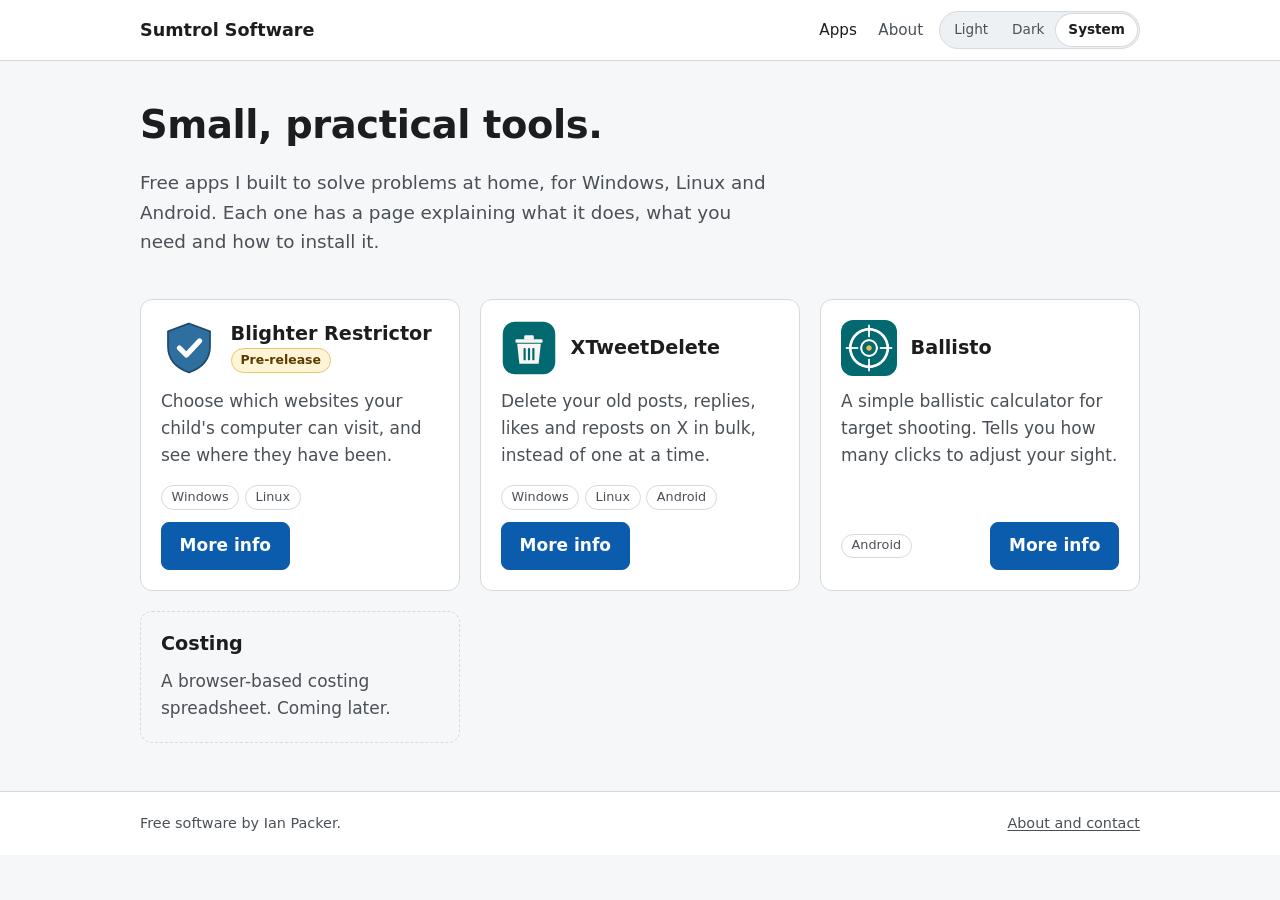
==== index.html @ 52de68db "Initial mock-up of software.sumtrol.uk Co-authored-by: Perplexity <noreply@perplexity.ai>" ====
<!DOCTYPE html>
<!--
  index.html - home page: the catalogue of apps, one card per app.
  Plain HTML: edit the words directly between the tags. The header and footer
  are repeated on every page, so a change there needs making on each page.
-->
<html lang="en-GB">
<head>
<meta charset="utf-8">
<meta name="viewport" content="width=device-width, initial-scale=1">
<title>Sumtrol Software: small, practical tools</title>
<meta name="description" content="Free apps for Windows, Linux and Android: Blighter Restrictor parental web filter, XTweetDelete and the Ballisto ballistic calculator.">
<link rel="canonical" href="https://software.sumtrol.uk/">
<meta name="color-scheme" content="light dark">
<meta name="theme-color" content="#ffffff" media="(prefers-color-scheme: light)">
<meta name="theme-color" content="#1c1f23" media="(prefers-color-scheme: dark)">
<meta property="og:title" content="Sumtrol Software: small, practical tools">
<meta property="og:description" content="Free apps for Windows, Linux and Android: Blighter Restrictor parental web filter, XTweetDelete and the Ballisto ballistic calculator.">
<meta property="og:type" content="website">
<meta property="og:url" content="https://software.sumtrol.uk/">
<link rel="stylesheet" href="assets/css/site.css">
<script src="assets/js/site.js"></script>
</head>
<body>
<a class="skip" href="#main">Skip to content</a>
<header class="site-header">
  <div class="wrap">
    <a class="brand" href="./">Sumtrol Software</a>
    <div class="header-right">
      <nav class="site-nav" aria-label="Main">
        <a href="./" aria-current="page">Apps</a>
        <a href="about/">About</a>
      </nav>
      <div class="theme-switch" role="group" aria-label="Colour theme">
        <button type="button" data-theme="light" aria-pressed="false">Light</button>
        <button type="button" data-theme="dark" aria-pressed="false">Dark</button>
        <button type="button" data-theme="system" aria-pressed="true">System</button>
      </div>
    </div>
  </div>
</header>
<main id="main">
<div class="wrap">
<section class="intro">
<h1>Small, practical tools.</h1>
<p>Free apps I built to solve problems at home, for Windows, Linux and Android. Each one has a page explaining what it does, what you need and how to install it.</p>
</section>
<ul class="app-grid">
<li class="app-card">
  <div class="head"><img class="app-icon" src="assets/img/blighter-icon.svg" alt="" width="56" height="56"><div><h2>Blighter Restrictor</h2><span class="badge">Pre-release</span></div></div>
  <p>Choose which websites your child's computer can visit, and see where they have been.</p>
  <div class="foot"><ul class="chips" aria-label="Works on"><li>Windows</li><li>Linux</li></ul><a class="btn" href="blighter-restrictor/">More info</a></div>
</li>
<li class="app-card">
  <div class="head"><img class="app-icon" src="assets/img/xtweetdelete-icon.svg" alt="" width="56" height="56"><div><h2>XTweetDelete</h2></div></div>
  <p>Delete your old posts, replies, likes and reposts on X in bulk, instead of one at a time.</p>
  <div class="foot"><ul class="chips" aria-label="Works on"><li>Windows</li><li>Linux</li><li>Android</li></ul><a class="btn" href="xtweetdelete/">More info</a></div>
</li>
<li class="app-card">
  <div class="head"><img class="app-icon" src="assets/img/ballisto-icon.png" alt="" width="56" height="56"><div><h2>Ballisto</h2></div></div>
  <p>A simple ballistic calculator for target shooting. Tells you how many clicks to adjust your sight.</p>
  <div class="foot"><ul class="chips" aria-label="Works on"><li>Android</li></ul><a class="btn" href="ballisto/">More info</a></div>
</li>
<li class="app-card soon">
  <div class="head"><div><h2>Costing</h2></div></div>
  <p>A browser-based costing spreadsheet. Coming later.</p>
</li>
</ul>
</div>
</main>
<footer class="site-footer">
  <div class="wrap">
    <span>Free software by Ian Packer.</span>
    <span><a href="about/">About and contact</a></span>
  </div>
</footer>
</body>
</html>
---- assets/css/site.css ----
/*
  site.css - the single stylesheet for software.sumtrol.uk.
  Purpose: colours (light and dark), layout, typography and components for the
  catalogue page, the app pages and the technical pages. Uses only the visitor's
  built-in system fonts, so there are no font licences or downloads involved.

  Theme handling:
  - Light colours are the default (:root).
  - Dark colours apply when the visitor picked "Dark" (data-theme="dark"), or
    picked "System" / nothing and their device is set to dark.
  - Every text/background pair below meets WCAG AA contrast (4.5:1 or better).
*/

/* ---------- Colour tokens ---------- */
:root {
  color-scheme: light;
  --bg: #f6f7f8;          /* page background */
  --surface: #ffffff;     /* cards, header */
  --surface-2: #eef1f4;   /* subtle panels, code blocks */
  --text: #1b1d1f;        /* body text (16:1 on surface) */
  --muted: #4a5057;       /* secondary text (8:1 on surface) */
  --line: #d6dade;        /* borders */
  --accent: #0b5cad;      /* links and buttons (6.6:1 on surface) */
  --accent-hover: #084a8c;
  --on-accent: #ffffff;   /* text on accent buttons */
  --warn-bg: #fff4d6;     /* pre-release notice */
  --warn-text: #5c3d00;
  --warn-line: #e8c56a;
  --focus: #0b5cad;
}

/* Dark colours: written once as a mixin-style block, applied two ways. */
:root[data-theme="dark"] {
  color-scheme: dark;
  --bg: #121416;
  --surface: #1c1f23;
  --surface-2: #252a30;
  --text: #e8eaed;        /* 13:1 on surface */
  --muted: #aab1b9;       /* 7.5:1 on surface */
  --line: #353b42;
  --accent: #6cb2ff;      /* 7.4:1 on surface */
  --accent-hover: #95c8ff;
  --on-accent: #0b1420;
  --warn-bg: #3a2e10;
  --warn-text: #ffe2a3;
  --warn-line: #7a5f1f;
  --focus: #95c8ff;
}
@media (prefers-color-scheme: dark) {
  :root:not([data-theme="light"]):not([data-theme="dark"]) {
    color-scheme: dark;
    --bg: #121416;
    --surface: #1c1f23;
    --surface-2: #252a30;
    --text: #e8eaed;
    --muted: #aab1b9;
    --line: #353b42;
    --accent: #6cb2ff;
    --accent-hover: #95c8ff;
    --on-accent: #0b1420;
    --warn-bg: #3a2e10;
    --warn-text: #ffe2a3;
    --warn-line: #7a5f1f;
    --focus: #95c8ff;
  }
}

/* ---------- Base ---------- */
*, *::before, *::after { box-sizing: border-box; }
html { -webkit-text-size-adjust: 100%; text-size-adjust: 100%; }
body {
  margin: 0;
  background: var(--bg);
  color: var(--text);
  font-family: system-ui, -apple-system, "Segoe UI", Roboto, Ubuntu, Cantarell, "Noto Sans", "Helvetica Neue", Arial, sans-serif;
  font-size: 1.0625rem;
  line-height: 1.6;
}
img { max-width: 100%; height: auto; display: block; }
a { color: var(--accent); text-underline-offset: 0.15em; }
a:hover { color: var(--accent-hover); }
:focus-visible { outline: 3px solid var(--focus); outline-offset: 2px; border-radius: 4px; }
h1, h2, h3 { line-height: 1.25; margin: 0 0 0.5em; }
h1 { font-size: clamp(1.75rem, 1.3rem + 2vw, 2.4rem); letter-spacing: -0.01em; }
h2 { font-size: 1.4rem; margin-top: 2rem; }
h3 { font-size: 1.1rem; margin-top: 1.5rem; }
p, ul, ol { margin: 0 0 1em; }
li { margin-bottom: 0.35em; }
code, pre { font-family: ui-monospace, "Cascadia Mono", "DejaVu Sans Mono", Menlo, Consolas, monospace; font-size: 0.9em; }
code { background: var(--surface-2); padding: 0.1em 0.35em; border-radius: 4px; }
pre { background: var(--surface-2); border: 1px solid var(--line); border-radius: 8px; padding: 0.9rem 1rem; overflow-x: auto; }
pre code { background: none; padding: 0; }

.skip { position: absolute; left: -999px; top: 0; background: var(--surface); padding: 0.5rem 1rem; z-index: 10; }
.skip:focus { left: 0.5rem; top: 0.5rem; }

.wrap { max-width: 1040px; margin: 0 auto; padding: 0 1.25rem; }
.narrow { max-width: 760px; }

/* ---------- Header ---------- */
.site-header { background: var(--surface); border-bottom: 1px solid var(--line); }
.site-header .wrap { display: flex; align-items: center; justify-content: space-between; gap: 1rem; min-height: 60px; flex-wrap: wrap; padding-top: 0.5rem; padding-bottom: 0.5rem; }
.brand { font-weight: 700; font-size: 1.1rem; color: var(--text); text-decoration: none; }
.brand:hover { color: var(--text); }
.header-right { display: flex; align-items: center; gap: 1rem; flex-wrap: wrap; }
.site-nav a { color: var(--muted); text-decoration: none; font-size: 0.95rem; margin-left: 1rem; }
.site-nav a:first-child { margin-left: 0; }
.site-nav a:hover, .site-nav a[aria-current="page"] { color: var(--text); }

/* Theme switch: three-way segmented control */
.theme-switch { display: inline-flex; border: 1px solid var(--line); border-radius: 999px; padding: 2px; background: var(--surface-2); }
.theme-switch button {
  font: inherit; font-size: 0.85rem; border: 0; background: transparent; color: var(--muted);
  padding: 0.3rem 0.75rem; border-radius: 999px; cursor: pointer; min-height: 32px;
}
.theme-switch button[aria-pressed="true"] { background: var(--surface); color: var(--text); font-weight: 600; box-shadow: 0 0 0 1px var(--line); }

/* ---------- Catalogue (home) ---------- */
.intro { padding: 2.5rem 0 1.5rem; }
.intro p { color: var(--muted); font-size: 1.15rem; max-width: 40rem; }
.app-grid { display: grid; grid-template-columns: repeat(auto-fill, minmax(290px, 1fr)); gap: 1.25rem; padding-bottom: 3rem; list-style: none; margin: 0; padding-left: 0; }
.app-card {
  background: var(--surface); border: 1px solid var(--line); border-radius: 12px; padding: 1.25rem;
  display: flex; flex-direction: column; gap: 0.75rem; margin: 0;
}
.app-card .head { display: flex; align-items: center; gap: 0.85rem; }
.app-icon { width: 56px; height: 56px; border-radius: 12px; flex-shrink: 0; }
.app-card h2 { font-size: 1.2rem; margin: 0; }
.app-card p { margin: 0; color: var(--muted); }
.app-card .foot { margin-top: auto; display: flex; align-items: center; justify-content: space-between; gap: 0.75rem; flex-wrap: wrap; padding-top: 0.25rem; }
.app-card.soon { border-style: dashed; background: transparent; }

.chips { display: flex; flex-wrap: wrap; gap: 0.35rem; list-style: none; padding: 0; margin: 0; }
.chips li { margin: 0; border: 1px solid var(--line); color: var(--muted); font-size: 0.8rem; padding: 0.05rem 0.6rem; border-radius: 999px; }

.badge { display: inline-block; font-size: 0.78rem; font-weight: 600; padding: 0.1rem 0.55rem; border-radius: 999px; background: var(--warn-bg); color: var(--warn-text); border: 1px solid var(--warn-line); vertical-align: middle; }

/* ---------- Buttons ---------- */
.btn {
  display: inline-flex; align-items: center; justify-content: center; gap: 0.4rem;
  background: var(--accent); color: var(--on-accent); text-decoration: none; font-weight: 600;
  padding: 0.6rem 1.1rem; border-radius: 8px; min-height: 44px; border: 1px solid var(--accent);
}
.btn:hover { background: var(--accent-hover); border-color: var(--accent-hover); color: var(--on-accent); }
.btn.secondary { background: transparent; color: var(--accent); }
.btn.secondary:hover { background: var(--surface-2); color: var(--accent-hover); }

/* ---------- App page ---------- */
.crumbs { font-size: 0.9rem; color: var(--muted); padding-top: 1.25rem; }
.crumbs a { color: var(--muted); }
.app-hero { display: flex; gap: 1.25rem; align-items: center; padding: 1.25rem 0 0.5rem; }
.app-hero .app-icon { width: 80px; height: 80px; border-radius: 18px; }
.app-hero h1 { margin: 0; }
.app-hero .meta { color: var(--muted); margin: 0.2rem 0 0; }
.lead { font-size: 1.2rem; }

.notice { background: var(--warn-bg); color: var(--warn-text); border: 1px solid var(--warn-line); border-radius: 10px; padding: 0.9rem 1.1rem; margin: 1rem 0; }
.notice strong { color: inherit; }
.notice a { color: inherit; }

.layout { display: grid; grid-template-columns: 210px 1fr; gap: 2.5rem; padding: 1rem 0 3rem; align-items: start; }
.toc { position: sticky; top: 1rem; font-size: 0.95rem; }
.toc p { font-weight: 600; margin-bottom: 0.4rem; }
.toc ol { list-style: none; padding: 0; margin: 0; border-left: 2px solid var(--line); }
.toc li { margin: 0; }
.toc a { display: block; padding: 0.3rem 0 0.3rem 0.85rem; color: var(--muted); text-decoration: none; margin-left: -2px; border-left: 2px solid transparent; }
.toc a:hover { color: var(--text); border-left-color: var(--accent); }
.content { min-width: 0; }
.content > section:first-child h2 { margin-top: 0; }
section { scroll-margin-top: 1rem; }

.panel { background: var(--surface); border: 1px solid var(--line); border-radius: 12px; padding: 1.1rem 1.25rem; margin: 1rem 0; }
.panel > :last-child { margin-bottom: 0; }

/* Screenshots sit on a fixed light frame so they stay visible in dark mode */
.shot { margin: 1rem 0 1.5rem; }
.shot img { border: 1px solid var(--line); border-radius: 10px; background: #ffffff; }
.shot.phone img { max-width: 300px; }
.shot figcaption { font-size: 0.9rem; color: var(--muted); margin-top: 0.5rem; }

/* Download blocks */
.downloads { display: grid; grid-template-columns: repeat(auto-fill, minmax(230px, 1fr)); gap: 0.85rem; margin: 0.75rem 0 1rem; }
.dl {
  display: flex; flex-direction: column; gap: 0.15rem; text-decoration: none; color: var(--text);
  background: var(--surface); border: 1px solid var(--line); border-radius: 10px; padding: 0.9rem 1rem; min-height: 44px;
}
.dl:hover { border-color: var(--accent); color: var(--text); }
.dl .os { font-weight: 700; color: var(--accent); }
.dl .file { font-size: 0.85rem; color: var(--muted); overflow-wrap: anywhere; }
.dl.recommended { border: 2px solid var(--accent); }
.dl .rec { display: none; font-size: 0.78rem; font-weight: 600; color: var(--muted); }
.dl.recommended .rec { display: block; }
.dl-group h3 { margin-top: 1.25rem; }

.steps { counter-reset: step; list-style: none; padding: 0; }
.steps > li { counter-increment: step; position: relative; padding-left: 2.6rem; margin-bottom: 1rem; }
.steps > li::before {
  content: counter(step); position: absolute; left: 0; top: 0; width: 1.8rem; height: 1.8rem; border-radius: 50%;
  background: var(--surface-2); border: 1px solid var(--line); color: var(--text); font-weight: 700; font-size: 0.9rem;
  display: flex; align-items: center; justify-content: center;
}
.expect { color: var(--muted); font-size: 0.95rem; display: block; margin-top: 0.2rem; }

details { background: var(--surface); border: 1px solid var(--line); border-radius: 10px; padding: 0.75rem 1rem; margin: 0.6rem 0; }
details summary { cursor: pointer; font-weight: 600; }
details[open] summary { margin-bottom: 0.5rem; }

.tech-link { margin-top: 2.5rem; padding-top: 1.25rem; border-top: 1px solid var(--line); color: var(--muted); font-size: 0.95rem; }

table { width: 100%; border-collapse: collapse; margin: 0.75rem 0 1.25rem; font-size: 0.95rem; }
th, td { text-align: left; padding: 0.5rem 0.6rem; border-bottom: 1px solid var(--line); vertical-align: top; }
th { color: var(--muted); font-weight: 600; }
.table-wrap { overflow-x: auto; }

/* ---------- Footer ---------- */
.site-footer { border-top: 1px solid var(--line); background: var(--surface); color: var(--muted); font-size: 0.9rem; }
.site-footer .wrap { padding-top: 1.25rem; padding-bottom: 1.25rem; display: flex; justify-content: space-between; gap: 1rem; flex-wrap: wrap; }
.site-footer a { color: var(--muted); }

/* ---------- Small screens ---------- */
@media (max-width: 760px) {
  .layout { grid-template-columns: 1fr; gap: 0.5rem; }
  .toc { position: static; background: var(--surface); border: 1px solid var(--line); border-radius: 10px; padding: 0.75rem 1rem; }
  .toc ol { border-left: 0; display: flex; flex-wrap: wrap; gap: 0.25rem 1rem; }
  .toc a { padding: 0.2rem 0; border-left: 0; margin: 0; }
  .app-hero .app-icon { width: 64px; height: 64px; border-radius: 14px; }
  .site-nav a { margin-left: 0.75rem; }
}
@media (max-width: 420px) {
  .wrap { padding: 0 1rem; }
  .site-header .wrap { justify-content: center; }
  .header-right { justify-content: center; }
}
@media print {
  .site-header, .theme-switch, .toc, .site-footer { display: none; }
}
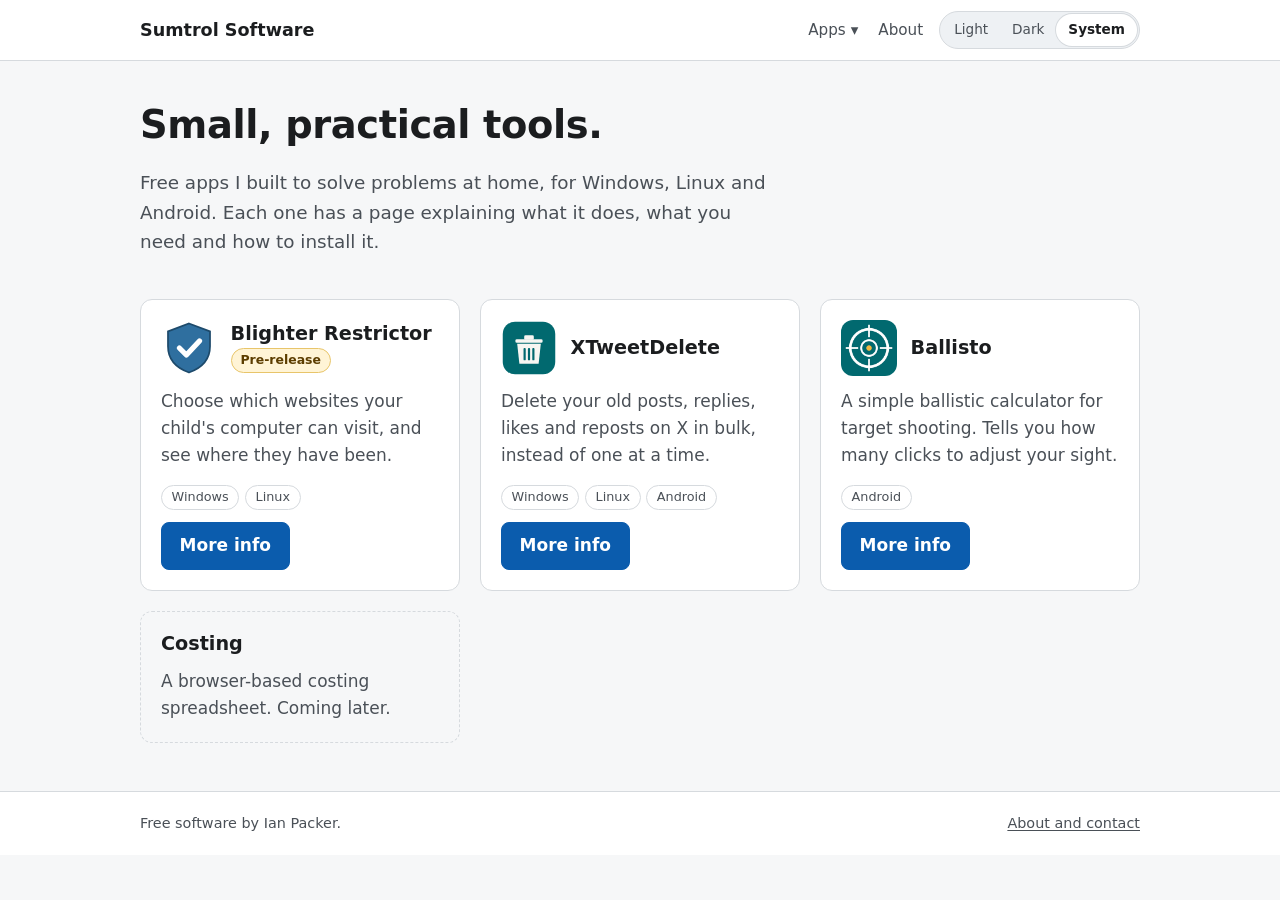
==== commit f76997c0: "Add Apps drop-down menu and About pop-up Co-authored-by: Perplexity <noreply@perplexity.ai>" ====
--- a/index.html
+++ b/index.html
@@ -28,8 +28,16 @@
     <a class="brand" href="./">Sumtrol Software</a>
     <div class="header-right">
       <nav class="site-nav" aria-label="Main">
-        <a href="./" aria-current="page">Apps</a>
-        <a href="about/">About</a>
+        <div class="menu">
+          <button type="button" class="menu-toggle" aria-expanded="false" aria-controls="apps-menu">Apps <span aria-hidden="true">▾</span></button>
+          <ul class="menu-list" id="apps-menu" hidden>
+            <li><a href="blighter-restrictor/">Blighter Restrictor</a></li>
+            <li><a href="xtweetdelete/">XTweetDelete</a></li>
+            <li><a href="ballisto/">Ballisto</a></li>
+            <li class="menu-all"><a href="./">All apps</a></li>
+          </ul>
+        </div>
+        <a href="about/" data-about>About</a>
       </nav>
       <div class="theme-switch" role="group" aria-label="Colour theme">
         <button type="button" data-theme="light" aria-pressed="false">Light</button>
@@ -71,7 +79,7 @@
 <footer class="site-footer">
   <div class="wrap">
     <span>Free software by Ian Packer.</span>
-    <span><a href="about/">About and contact</a></span>
+    <span><a href="about/" data-about>About and contact</a></span>
   </div>
 </footer>
 </body>
--- a/assets/css/site.css
+++ b/assets/css/site.css
@@ -107,6 +107,41 @@
 .site-nav a:first-child { margin-left: 0; }
 .site-nav a:hover, .site-nav a[aria-current="page"] { color: var(--text); }
 
+/* Apps drop-down menu */
+.site-nav { display: flex; align-items: center; }
+.menu { position: relative; }
+.menu-toggle {
+  font: inherit; font-size: 0.95rem; background: none; border: 0; color: var(--muted); cursor: pointer;
+  padding: 0.35rem 0.25rem; min-height: 36px;
+}
+.menu-toggle:hover, .menu-toggle[aria-expanded="true"] { color: var(--text); }
+.menu-list {
+  position: absolute; top: calc(100% + 6px); left: 0; z-index: 20; min-width: 220px; max-width: calc(100vw - 2rem);
+  list-style: none; margin: 0; padding: 0.35rem; background: var(--surface); border: 1px solid var(--line);
+  border-radius: 10px; box-shadow: 0 8px 24px rgba(0, 0, 0, 0.18);
+}
+.menu-list[hidden] { display: none; }
+.menu-list li { margin: 0; }
+.site-nav .menu-list a { display: block; margin: 0; padding: 0.55rem 0.75rem; border-radius: 6px; color: var(--text); font-size: 0.95rem; }
+.site-nav .menu-list a:hover, .site-nav .menu-list a:focus-visible { background: var(--surface-2); }
+.site-nav .menu-list a[aria-current="page"] { font-weight: 700; }
+.menu-all { border-top: 1px solid var(--line); margin-top: 0.3rem !important; padding-top: 0.3rem; }
+.site-nav .menu-all a { color: var(--accent); }
+
+/* About pop-up */
+.about-dialog {
+  width: min(560px, calc(100vw - 2rem)); max-height: calc(100dvh - 2rem); overflow: auto;
+  background: var(--surface); color: var(--text); border: 1px solid var(--line); border-radius: 14px; padding: 1.5rem 1.5rem 1.25rem;
+}
+.about-dialog::backdrop { background: rgba(0, 0, 0, 0.55); }
+.about-dialog h1 { font-size: 1.6rem; padding-right: 2rem; }
+.about-dialog .dialog-body > :last-child { margin-bottom: 0; }
+.dialog-close {
+  position: absolute; top: 0.6rem; right: 0.6rem; width: 40px; height: 40px; border-radius: 50%;
+  font-size: 1.5rem; line-height: 1; border: 1px solid var(--line); background: var(--surface-2); color: var(--text); cursor: pointer;
+}
+.dialog-close:hover { border-color: var(--accent); }
+
 /* Theme switch: three-way segmented control */
 .theme-switch { display: inline-flex; border: 1px solid var(--line); border-radius: 999px; padding: 2px; background: var(--surface-2); }
 .theme-switch button {
@@ -127,7 +162,8 @@
 .app-icon { width: 56px; height: 56px; border-radius: 12px; flex-shrink: 0; }
 .app-card h2 { font-size: 1.2rem; margin: 0; }
 .app-card p { margin: 0; color: var(--muted); }
-.app-card .foot { margin-top: auto; display: flex; align-items: center; justify-content: space-between; gap: 0.75rem; flex-wrap: wrap; padding-top: 0.25rem; }
+/* Platform chips always sit above the button, so every card lines up the same way at any width */
+.app-card .foot { margin-top: auto; display: flex; flex-direction: column; align-items: flex-start; gap: 0.75rem; padding-top: 0.25rem; }
 .app-card.soon { border-style: dashed; background: transparent; }
 
 .chips { display: flex; flex-wrap: wrap; gap: 0.35rem; list-style: none; padding: 0; margin: 0; }
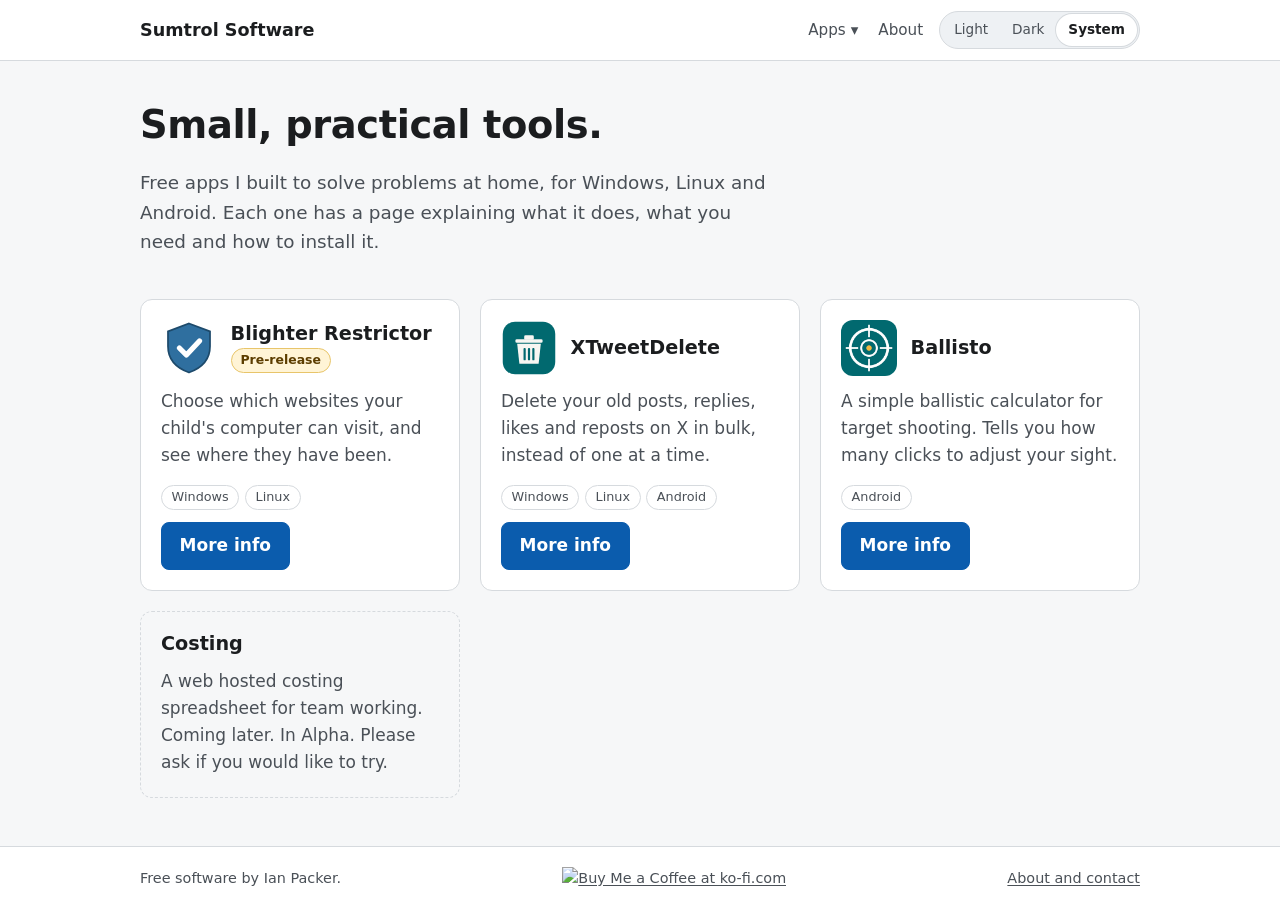
==== commit e27033bc: "Adjusting to my taste" ====
--- a/index.html
+++ b/index.html
@@ -71,14 +71,16 @@
 </li>
 <li class="app-card soon">
   <div class="head"><div><h2>Costing</h2></div></div>
-  <p>A browser-based costing spreadsheet. Coming later.</p>
+  <p>A web hosted costing spreadsheet for team working. Coming later. In Alpha. Please ask if you would like to try.</p>
 </li>
 </ul>
 </div>
+
 </main>
 <footer class="site-footer">
   <div class="wrap">
     <span>Free software by Ian Packer.</span>
+    <span><a href='https://ko-fi.com/E2A02AVXIB' target='_blank'><img height='36' style='border:0px;height:36px;' src='https://storage.ko-fi.com/cdn/kofi6.png?v=6' border='0' alt='Buy Me a Coffee at ko-fi.com' /></a></span>
     <span><a href="about/" data-about>About and contact</a></span>
   </div>
 </footer>
--- a/assets/css/site.css
+++ b/assets/css/site.css
@@ -188,7 +188,8 @@
 .app-hero .app-icon { width: 80px; height: 80px; border-radius: 18px; }
 .app-hero h1 { margin: 0; }
 .app-hero .meta { color: var(--muted); margin: 0.2rem 0 0; }
-.lead { font-size: 1.2rem; }
+.lead { font-size: 1rem; }
+.small { font-size: 0.85rem; }
 
 .notice { background: var(--warn-bg); color: var(--warn-text); border: 1px solid var(--warn-line); border-radius: 10px; padding: 0.9rem 1.1rem; margin: 1rem 0; }
 .notice strong { color: inherit; }
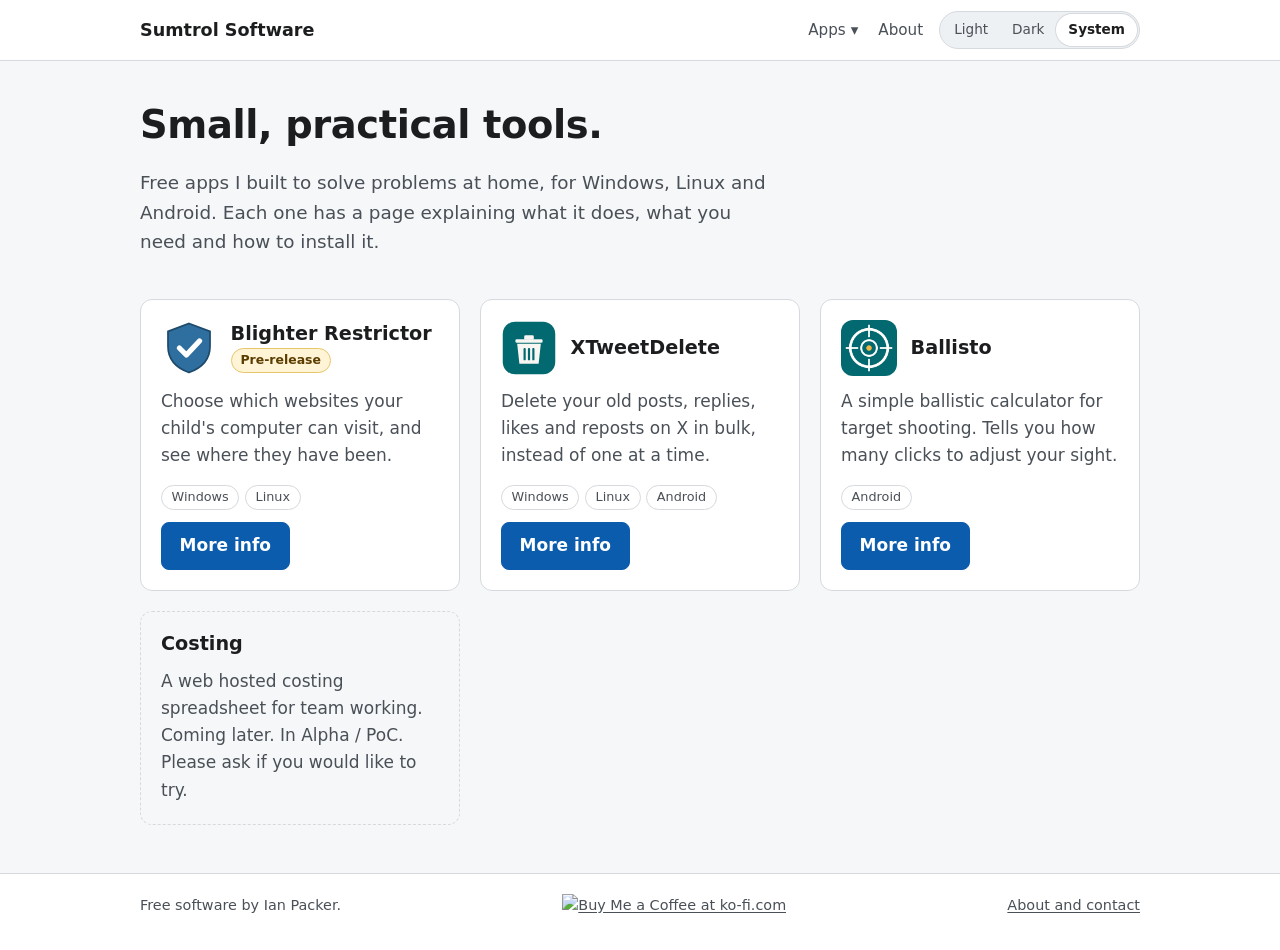
==== commit 29369012: "verbage change" ====
--- a/index.html
+++ b/index.html
@@ -71,7 +71,7 @@
 </li>
 <li class="app-card soon">
   <div class="head"><div><h2>Costing</h2></div></div>
-  <p>A web hosted costing spreadsheet for team working. Coming later. In Alpha. Please ask if you would like to try.</p>
+  <p>A web hosted costing spreadsheet for team working. Coming later. In Alpha / PoC. Please ask if you would like to try.</p>
 </li>
 </ul>
 </div>
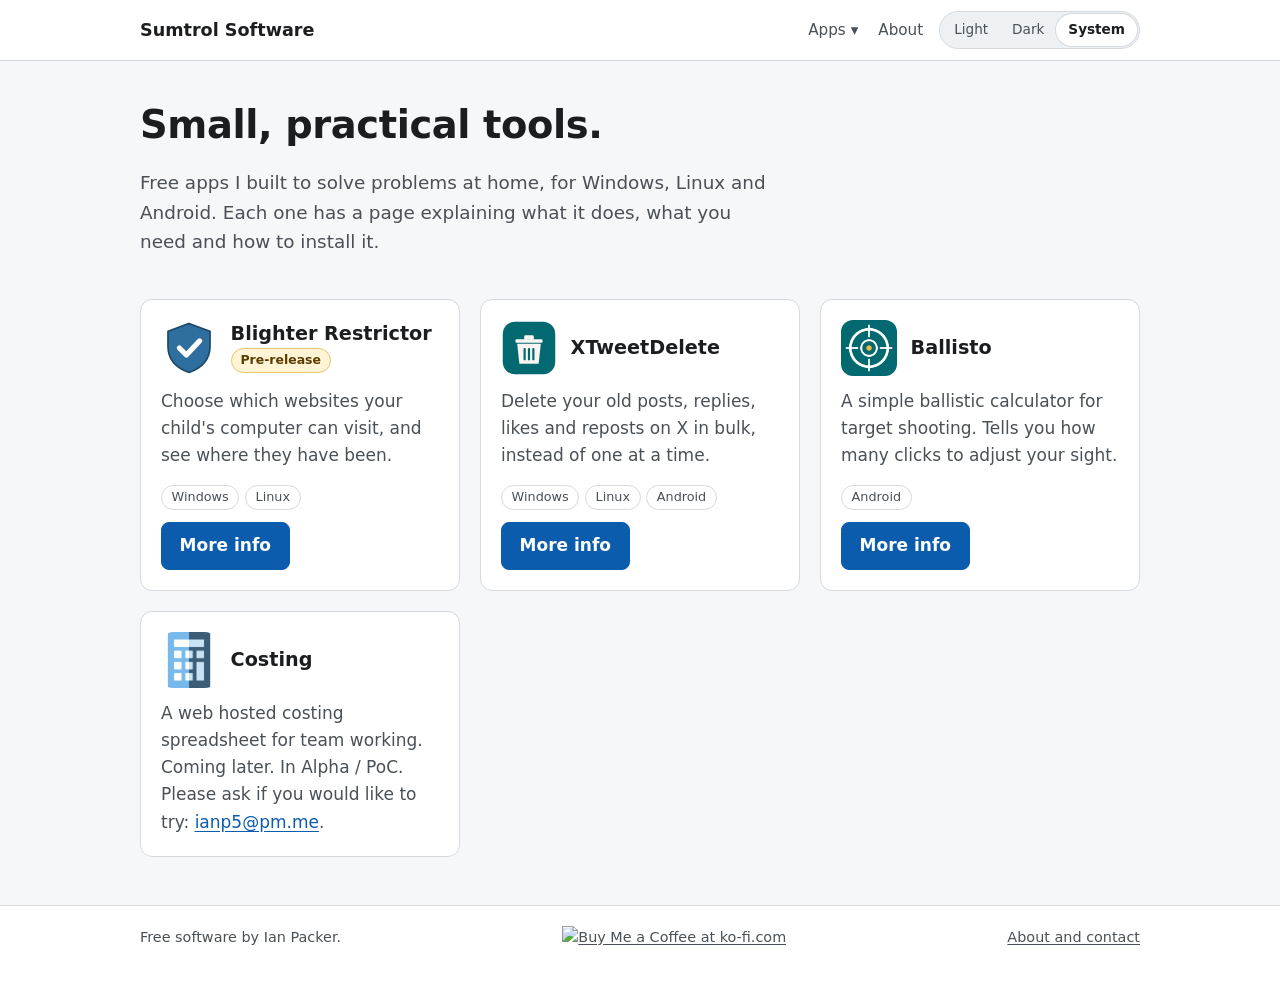
==== commit 929df816: "editing visuals" ====
--- a/index.html
+++ b/index.html
@@ -69,9 +69,10 @@
   <p>A simple ballistic calculator for target shooting. Tells you how many clicks to adjust your sight.</p>
   <div class="foot"><ul class="chips" aria-label="Works on"><li>Android</li></ul><a class="btn" href="ballisto/">More info</a></div>
 </li>
-<li class="app-card soon">
-  <div class="head"><div><h2>Costing</h2></div></div>
-  <p>A web hosted costing spreadsheet for team working. Coming later. In Alpha / PoC. Please ask if you would like to try.</p>
+<li class="app-card">
+  <div class="head"><img class="app-icon" src="assets/img/calculate.png" alt="" width="56" height="56"><div><h2>Costing</h2></div></div>
+  <p>A web hosted costing spreadsheet for team working. Coming later. In Alpha / PoC. Please ask if you would like to try: 
+    <a href="mailto:ianp5@pm.me">ianp5@pm.me</a>.</p>
 </li>
 </ul>
 </div>
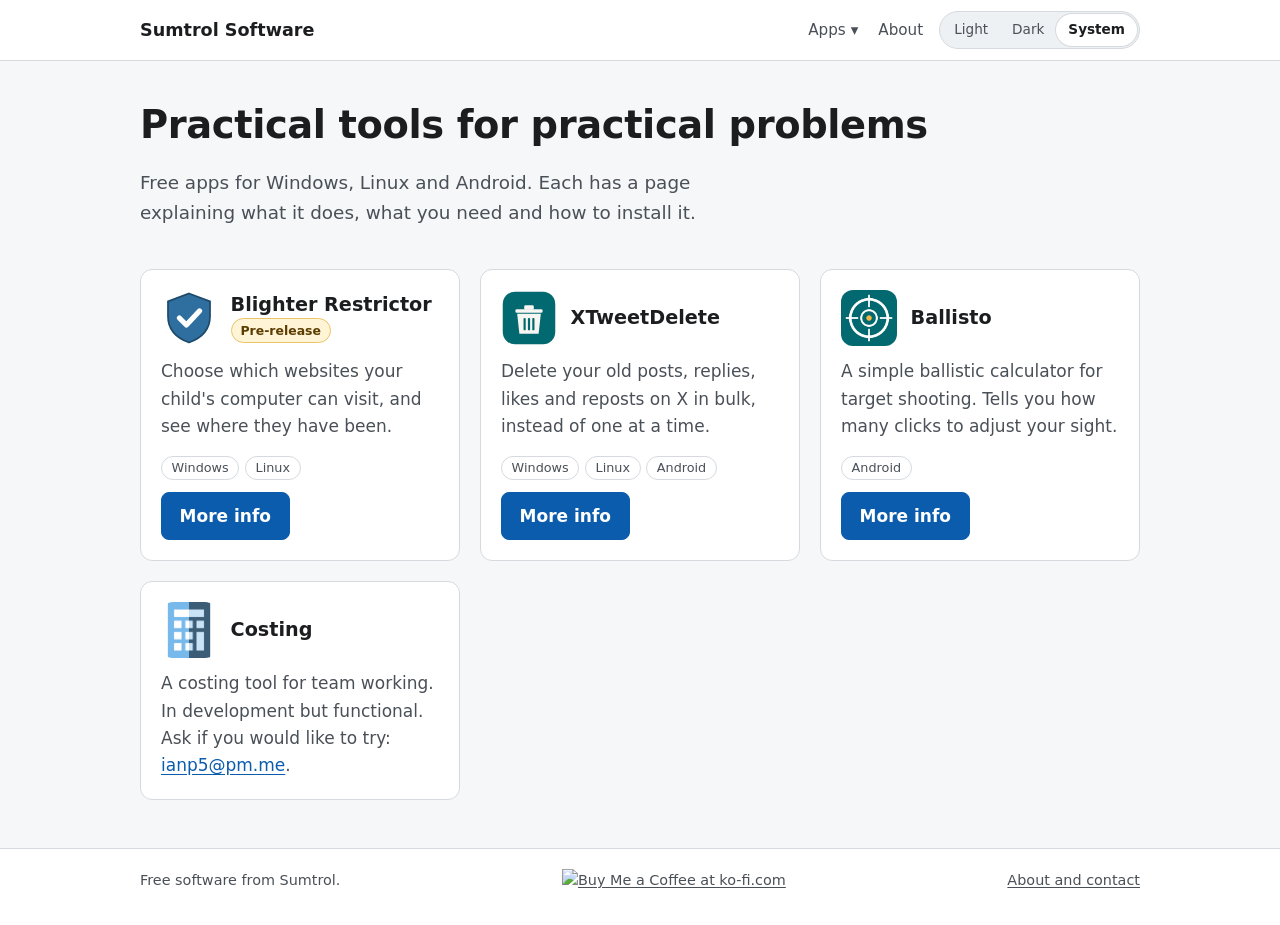
==== commit 9e33000f: "Tweaks" ====
--- a/index.html
+++ b/index.html
@@ -8,7 +8,7 @@
 <head>
 <meta charset="utf-8">
 <meta name="viewport" content="width=device-width, initial-scale=1">
-<title>Sumtrol Software: small, practical tools</title>
+<title>Sumtrol Software: Practical tools for practical problems</title>
 <meta name="description" content="Free apps for Windows, Linux and Android: Blighter Restrictor parental web filter, XTweetDelete and the Ballisto ballistic calculator.">
 <link rel="canonical" href="https://software.sumtrol.uk/">
 <meta name="color-scheme" content="light dark">
@@ -50,8 +50,8 @@
 <main id="main">
 <div class="wrap">
 <section class="intro">
-<h1>Small, practical tools.</h1>
-<p>Free apps I built to solve problems at home, for Windows, Linux and Android. Each one has a page explaining what it does, what you need and how to install it.</p>
+<h1>Practical tools for practical problems</h1>
+<p>Free apps for Windows, Linux and Android. Each has a page explaining what it does, what you need and how to install it.</p>
 </section>
 <ul class="app-grid">
 <li class="app-card">
@@ -71,7 +71,7 @@
 </li>
 <li class="app-card">
   <div class="head"><img class="app-icon" src="assets/img/calculate.png" alt="" width="56" height="56"><div><h2>Costing</h2></div></div>
-  <p>A web hosted costing spreadsheet for team working. Coming later. In Alpha / PoC. Please ask if you would like to try: 
+  <p>A costing tool for team working. In development but functional. Ask if you would like to try: 
     <a href="mailto:ianp5@pm.me">ianp5@pm.me</a>.</p>
 </li>
 </ul>
@@ -80,7 +80,7 @@
 </main>
 <footer class="site-footer">
   <div class="wrap">
-    <span>Free software by Ian Packer.</span>
+    <span>Free software from Sumtrol.</span>
     <span><a href='https://ko-fi.com/E2A02AVXIB' target='_blank'><img height='36' style='border:0px;height:36px;' src='https://storage.ko-fi.com/cdn/kofi6.png?v=6' border='0' alt='Buy Me a Coffee at ko-fi.com' /></a></span>
     <span><a href="about/" data-about>About and contact</a></span>
   </div>
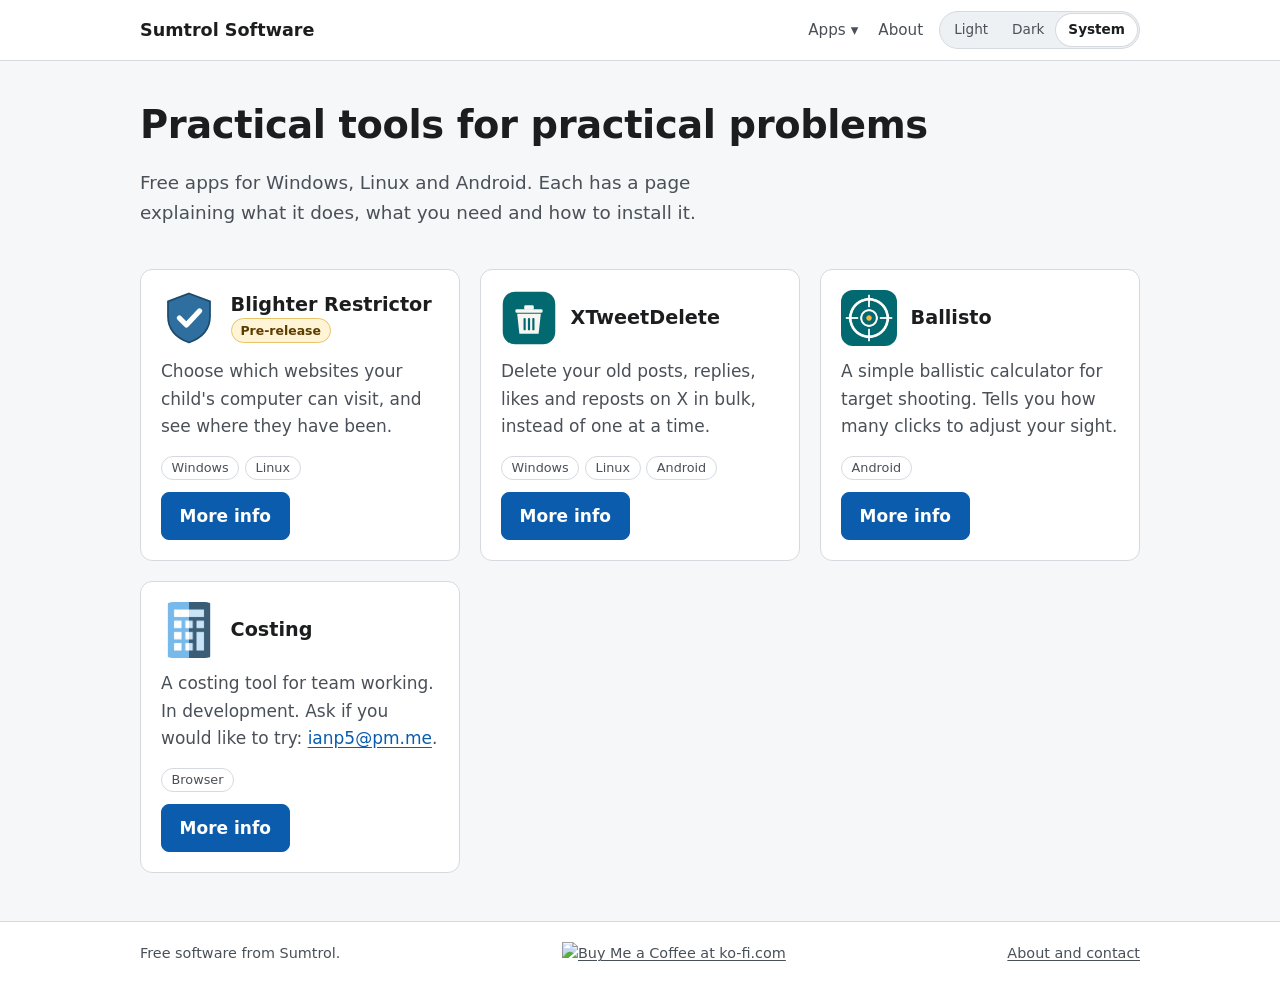
==== commit c0c6067c: "Adding More Info page for Costing" ====
--- a/index.html
+++ b/index.html
@@ -9,13 +9,13 @@
 <meta charset="utf-8">
 <meta name="viewport" content="width=device-width, initial-scale=1">
 <title>Sumtrol Software: Practical tools for practical problems</title>
-<meta name="description" content="Free apps for Windows, Linux and Android: Blighter Restrictor parental web filter, XTweetDelete and the Ballisto ballistic calculator.">
+<meta name="description" content="Free apps for Windows, Linux and Android: Blighter Restrictor parental web filter, XTweetDelete, the Ballisto ballistic calculator and Costing team working spreadsheet.">
 <link rel="canonical" href="https://software.sumtrol.uk/">
 <meta name="color-scheme" content="light dark">
 <meta name="theme-color" content="#ffffff" media="(prefers-color-scheme: light)">
 <meta name="theme-color" content="#1c1f23" media="(prefers-color-scheme: dark)">
 <meta property="og:title" content="Sumtrol Software: small, practical tools">
-<meta property="og:description" content="Free apps for Windows, Linux and Android: Blighter Restrictor parental web filter, XTweetDelete and the Ballisto ballistic calculator.">
+<meta property="og:description" content="Free apps for Windows, Linux and Android: Blighter Restrictor parental web filter, XTweetDelete, the Ballisto ballistic calculator and Costing team working spreadsheet.">
 <meta property="og:type" content="website">
 <meta property="og:url" content="https://software.sumtrol.uk/">
 <link rel="stylesheet" href="assets/css/site.css">
@@ -34,6 +34,7 @@
             <li><a href="blighter-restrictor/">Blighter Restrictor</a></li>
             <li><a href="xtweetdelete/">XTweetDelete</a></li>
             <li><a href="ballisto/">Ballisto</a></li>
+            <li><a href="costing/">Costing</a></li>
             <li class="menu-all"><a href="./">All apps</a></li>
           </ul>
         </div>
@@ -71,8 +72,8 @@
 </li>
 <li class="app-card">
   <div class="head"><img class="app-icon" src="assets/img/calculate.png" alt="" width="56" height="56"><div><h2>Costing</h2></div></div>
-  <p>A costing tool for team working. In development but functional. Ask if you would like to try: 
-    <a href="mailto:ianp5@pm.me">ianp5@pm.me</a>.</p>
+  <p>A costing tool for team working. In development. Ask if you would like to try: <a href="mailto:ianp5@pm.me">ianp5@pm.me</a>.</p>
+  <div class="foot"><ul class="chips" aria-label="Browsers"><li>Browser</li></ul><a class="btn" href="costing/">More info</a></div>
 </li>
 </ul>
 </div>
